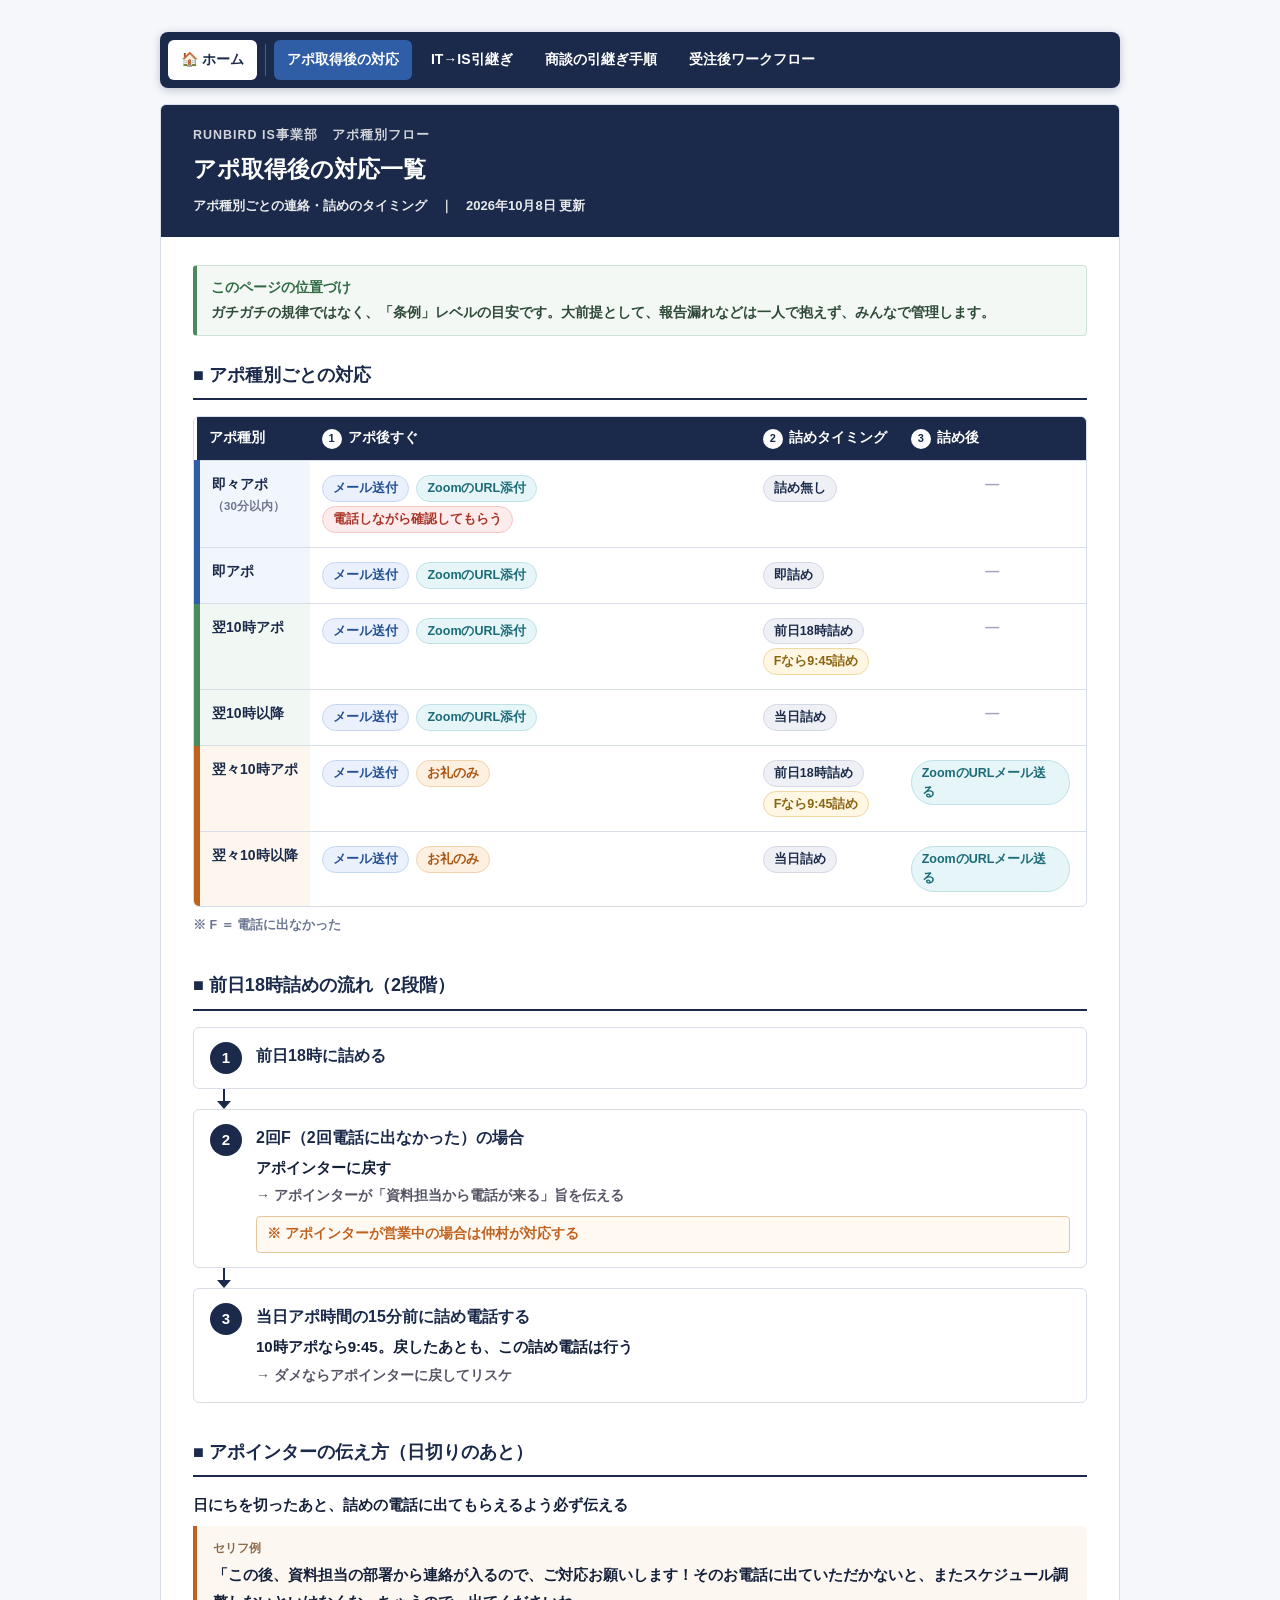
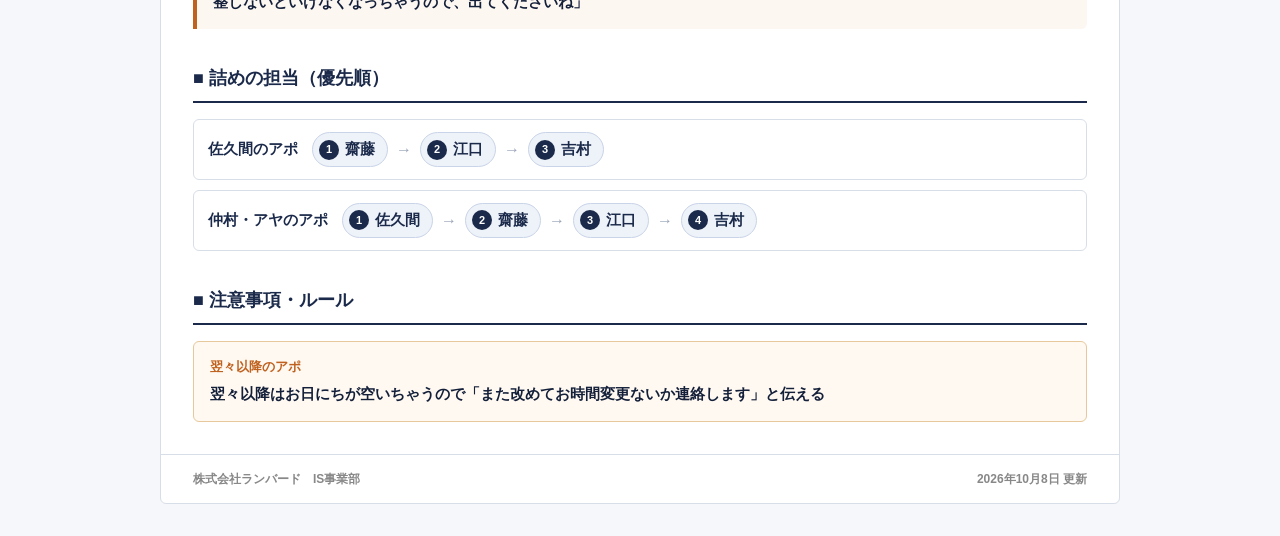
==== appo-followup.html @ 2924c364 "アポ取得後の対応一覧ページを追加" ====
<!DOCTYPE html>
<html lang="ja">
<head>
<meta charset="UTF-8">
<meta name="viewport" content="width=device-width, initial-scale=1">
<title>IS事業部 アポ取得後の対応一覧</title>
<style>
  :root{
    --navy:#1b2a4a;
    --blue:#2f5da6;
    --green:#4a8a5c;
    --warn:#c0621f;
    --red:#c0392b;
    --line:#d8dee8;
    --bg:#f5f7fb;
  }
  *{box-sizing:border-box;}
  body{
    background:var(--bg);
    margin:0;
    padding:32px;
    line-height:1.7;
  }
  .sheet{
    max-width:960px;
    margin:0 auto;
    background:#fff;
    border:1px solid var(--line);
    border-radius:6px;
    overflow:hidden;
  }
  .header{background:var(--navy);color:#fff;padding:20px 32px;}
  .header .eyebrow{font-size:12px;letter-spacing:.08em;opacity:.8;margin-bottom:4px;}
  .header h1{margin:0;font-size:21px;}
  .header .sub{font-size:12px;opacity:.75;margin-top:6px;}
  .body{padding:28px 32px 32px;}

  .policy-note{
    background:#f3f8f4;
    border:1px solid #cfe3d4;
    border-left:4px solid #4a8a5c;
    border-radius:4px;
    padding:10px 14px;
    margin-bottom:24px;
    font-size:12.5px;
    line-height:1.8;
    color:#2f4a38;
  }
  .policy-note b{color:#2f6b45;}

  .lvl1{
    font-size:15px;font-weight:700;color:var(--navy);
    margin:34px 0 16px;padding-bottom:8px;border-bottom:2px solid var(--navy);
  }
  .lvl1.first{margin-top:0;}

  /* ---- 一覧表 ---- */
  .table-wrap{overflow-x:auto;border:1px solid var(--line);border-radius:6px;}
  table.appo{
    width:100%;
    min-width:680px;
    border-collapse:collapse;
    font-size:14px;
  }
  table.appo th{
    background:var(--navy);
    color:#fff;
    padding:10px 12px;
    text-align:left;
    font-size:13.5px;
    white-space:nowrap;
  }
  table.appo th .no{
    display:inline-flex;align-items:center;justify-content:center;
    width:20px;height:20px;border-radius:50%;
    background:#fff;color:var(--navy);
    font-size:11px;font-weight:800;margin-right:6px;
  }
  table.appo td{
    padding:12px;
    border-top:1px solid var(--line);
    vertical-align:top;
  }
  table.appo td.type{
    font-weight:800;
    color:var(--navy);
    white-space:nowrap;
    border-left:6px solid var(--blue);
    background:#f4f7fc;
  }
  table.appo td.type small{
    display:block;font-size:11.5px;color:#6b7690;font-weight:700;
  }
  table.appo tr.g-sokuji td.type{border-left-color:var(--blue);background:#f1f6fd;}
  table.appo tr.g-yoku td.type{border-left-color:var(--green);background:#f1f8f3;}
  table.appo tr.g-yokuyoku td.type{border-left-color:var(--warn);background:#fdf6ee;}
  table.appo td.none{color:#a0a8b8;text-align:center;}

  .chip{
    display:inline-block;
    font-size:12.5px;
    font-weight:800;
    padding:3px 10px;
    border-radius:999px;
    margin:2px 4px 2px 0;
    border:1.5px solid transparent;
    line-height:1.5;
  }
  .chip.mail{background:#eaf1fc;color:#244f94;border-color:#c5d6f2;}
  .chip.zoom{background:#e6f5f7;color:#1c6b78;border-color:#bfe0e5;}
  .chip.thanks{background:#fdf0e1;color:#a85410;border-color:#f1d4ae;}
  .chip.call{background:#fdeceb;color:#a83226;border-color:#f3c5c0;}
  .chip.time{background:#eef0f5;color:#1b2a4a;border-color:#d3d8e4;}
  .chip.fnote{background:#fff7e3;color:#8a6410;border-color:#efd9a0;}

  .small-note{
    font-size:12.5px;
    font-weight:700;
    color:#6b7690;
    margin-top:8px;
  }

  /* ---- 前日18時詰めの流れ ---- */
  .steps{display:flex;flex-direction:column;gap:0;}
  .step{
    display:flex;gap:14px;
    border:1px solid var(--line);
    border-radius:6px;
    padding:14px 16px;
    background:#fff;
  }
  .step .num{
    flex:0 0 32px;height:32px;border-radius:50%;
    background:var(--navy);color:#fff;
    font-weight:800;font-size:15px;
    display:flex;align-items:center;justify-content:center;
  }
  .step .main{flex:1;}
  .step .title{font-size:15.5px;font-weight:800;color:var(--navy);}
  .step .desc{font-size:14.5px;font-weight:700;margin-top:4px;}
  .step .arrow-line{display:block;font-size:14px;font-weight:700;color:#556;margin-top:4px;}
  .step-arrow{
    position:relative;height:20px;
  }
  .step-arrow::before{
    content:"";position:absolute;left:30px;top:0;bottom:6px;width:2px;background:var(--navy);
  }
  .step-arrow::after{
    content:"";position:absolute;left:24px;bottom:0;
    border-left:7px solid transparent;border-right:7px solid transparent;border-top:8px solid var(--navy);
  }
  .callout{
    margin-top:8px;
    border:1px solid #e7c79c;
    background:#fff9f1;
    border-radius:4px;
    padding:6px 10px;
    font-size:13.5px;
    font-weight:800;
    color:var(--warn);
  }

  /* ---- セリフ ---- */
  .lead-text{font-size:14.5px;font-weight:800;margin-bottom:8px;}
  .quote{
    border-left:4px solid var(--warn);
    background:#fdf7f2;
    padding:12px 16px;
    font-size:14.5px;
    line-height:1.9;
    border-radius:0 6px 6px 0;
  }
  .quote .q-label{display:block;font-size:11.5px;font-weight:800;color:#8a6a4a;margin-bottom:2px;}

  /* ---- 詰め担当 ---- */
  .chain-row{
    display:flex;align-items:center;flex-wrap:wrap;gap:8px;
    padding:12px 14px;
    border:1px solid var(--line);
    border-radius:6px;
    margin-bottom:10px;
    background:#fff;
  }
  .chain-row .who{
    flex:0 0 auto;
    font-weight:800;font-size:14.5px;color:var(--navy);
    margin-right:6px;
  }
  .person{
    display:inline-flex;align-items:center;gap:6px;
    background:#eef2f9;
    border:1.5px solid #c9d4e8;
    border-radius:999px;
    padding:4px 12px 4px 6px;
    font-weight:800;font-size:14.5px;color:var(--navy);
  }
  .person .rank{
    width:20px;height:20px;border-radius:50%;
    background:var(--navy);color:#fff;
    font-size:11px;font-weight:800;
    display:inline-flex;align-items:center;justify-content:center;
  }
  .chain-arrow{color:#9aa5b8;font-weight:800;font-size:16px;}

  /* ---- 注意事項 ---- */
  .rule{
    border:1px solid #e7c79c;
    background:#fff9f1;
    border-radius:6px;
    padding:14px 16px;
    font-size:14.5px;
    font-weight:700;
  }
  .rule .rule-title{
    font-size:13px;font-weight:800;color:var(--warn);margin-bottom:4px;
  }

  .footer{
    border-top:1px solid var(--line);
    padding:14px 32px;
    font-size:11px;
    color:#888;
    display:flex;justify-content:space-between;flex-wrap:wrap;gap:6px;
  }

  @media (max-width:760px){
    body{padding:12px;}
    .body{padding:20px 16px 24px;}
    .header{padding:18px 16px;}
  }
</style>
<link rel="stylesheet" href="common.css">
</head>
<body>
<nav class="topbar">
  <a href="./" class="home">🏠 ホーム</a>
  <span class="sep"></span>
  <a href="appo-followup.html" class="active">アポ取得後の対応</a>
  <a href="it-is-handover.html">IT→IS引継ぎ</a>
  <a href="handover.html">商談の引継ぎ手順</a>
  <a href="workflow.html">受注後ワークフロー</a>
</nav>
<div class="sheet">
  <div class="header">
    <div class="eyebrow">RUNBIRD IS事業部　アポ種別フロー</div>
    <h1>アポ取得後の対応一覧</h1>
    <div class="sub">アポ種別ごとの連絡・詰めのタイミング　｜　2026年10月8日 更新</div>
  </div>

  <div class="body">
    <div class="policy-note">
      <b>このページの位置づけ</b><br>
      ガチガチの規律ではなく、「条例」レベルの目安です。大前提として、報告漏れなどは一人で抱えず、みんなで管理します。
    </div>

    <p class="lvl1 first">■ アポ種別ごとの対応</p>

    <div class="table-wrap">
      <table class="appo">
        <thead>
          <tr>
            <th>アポ種別</th>
            <th><span class="no">1</span>アポ後すぐ</th>
            <th><span class="no">2</span>詰めタイミング</th>
            <th><span class="no">3</span>詰め後</th>
          </tr>
        </thead>
        <tbody>
          <tr class="g-sokuji">
            <td class="type">即々アポ<small>（30分以内）</small></td>
            <td>
              <span class="chip mail">メール送付</span>
              <span class="chip zoom">ZoomのURL添付</span>
              <span class="chip call">電話しながら確認してもらう</span>
            </td>
            <td><span class="chip time">詰め無し</span></td>
            <td class="none">—</td>
          </tr>
          <tr class="g-sokuji">
            <td class="type">即アポ</td>
            <td>
              <span class="chip mail">メール送付</span>
              <span class="chip zoom">ZoomのURL添付</span>
            </td>
            <td><span class="chip time">即詰め</span></td>
            <td class="none">—</td>
          </tr>
          <tr class="g-yoku">
            <td class="type">翌10時アポ</td>
            <td>
              <span class="chip mail">メール送付</span>
              <span class="chip zoom">ZoomのURL添付</span>
            </td>
            <td>
              <span class="chip time">前日18時詰め</span><br>
              <span class="chip fnote">Fなら9:45詰め</span>
            </td>
            <td class="none">—</td>
          </tr>
          <tr class="g-yoku">
            <td class="type">翌10時以降</td>
            <td>
              <span class="chip mail">メール送付</span>
              <span class="chip zoom">ZoomのURL添付</span>
            </td>
            <td><span class="chip time">当日詰め</span></td>
            <td class="none">—</td>
          </tr>
          <tr class="g-yokuyoku">
            <td class="type">翌々10時アポ</td>
            <td>
              <span class="chip mail">メール送付</span>
              <span class="chip thanks">お礼のみ</span>
            </td>
            <td>
              <span class="chip time">前日18時詰め</span><br>
              <span class="chip fnote">Fなら9:45詰め</span>
            </td>
            <td>
              <span class="chip zoom">ZoomのURLメール送る</span>
            </td>
          </tr>
          <tr class="g-yokuyoku">
            <td class="type">翌々10時以降</td>
            <td>
              <span class="chip mail">メール送付</span>
              <span class="chip thanks">お礼のみ</span>
            </td>
            <td><span class="chip time">当日詰め</span></td>
            <td>
              <span class="chip zoom">ZoomのURLメール送る</span>
            </td>
          </tr>
        </tbody>
      </table>
    </div>
    <div class="small-note">※ F ＝ 電話に出なかった</div>

    <p class="lvl1">■ 前日18時詰めの流れ（2段階）</p>

    <div class="steps">
      <div class="step">
        <div class="num">1</div>
        <div class="main">
          <div class="title">前日18時に詰める</div>
        </div>
      </div>
      <div class="step-arrow"></div>
      <div class="step">
        <div class="num">2</div>
        <div class="main">
          <div class="title">2回F（2回電話に出なかった）の場合</div>
          <div class="desc">アポインターに戻す</div>
          <span class="arrow-line">→ アポインターが「資料担当から電話が来る」旨を伝える</span>
          <div class="callout">※ アポインターが営業中の場合は仲村が対応する</div>
        </div>
      </div>
      <div class="step-arrow"></div>
      <div class="step">
        <div class="num">3</div>
        <div class="main">
          <div class="title">当日アポ時間の15分前に詰め電話する</div>
          <div class="desc">10時アポなら9:45。戻したあとも、この詰め電話は行う</div>
          <span class="arrow-line">→ ダメならアポインターに戻してリスケ</span>
        </div>
      </div>
    </div>

    <p class="lvl1">■ アポインターの伝え方（日切りのあと）</p>

    <div class="lead-text">日にちを切ったあと、詰めの電話に出てもらえるよう必ず伝える</div>
    <div class="quote">
      <span class="q-label">セリフ例</span>
      「この後、資料担当の部署から連絡が入るので、ご対応お願いします！そのお電話に出ていただかないと、またスケジュール調整しないといけなくなっちゃうので、出てくださいね」
    </div>

    <p class="lvl1">■ 詰めの担当（優先順）</p>

    <div class="chain-row">
      <span class="who">佐久間のアポ</span>
      <span class="person"><span class="rank">1</span>齋藤</span>
      <span class="chain-arrow">→</span>
      <span class="person"><span class="rank">2</span>江口</span>
      <span class="chain-arrow">→</span>
      <span class="person"><span class="rank">3</span>吉村</span>
    </div>
    <div class="chain-row">
      <span class="who">仲村・アヤのアポ</span>
      <span class="person"><span class="rank">1</span>佐久間</span>
      <span class="chain-arrow">→</span>
      <span class="person"><span class="rank">2</span>齋藤</span>
      <span class="chain-arrow">→</span>
      <span class="person"><span class="rank">3</span>江口</span>
      <span class="chain-arrow">→</span>
      <span class="person"><span class="rank">4</span>吉村</span>
    </div>

    <p class="lvl1">■ 注意事項・ルール</p>

    <div class="rule">
      <div class="rule-title">翌々以降のアポ</div>
      翌々以降はお日にちが空いちゃうので「また改めてお時間変更ないか連絡します」と伝える
    </div>
  </div>

  <div class="footer">
    <span>株式会社ランバード　IS事業部</span>
    <span>2026年10月8日 更新</span>
  </div>
</div>
</body>
</html>
---- common.css ----
/* ===== 全ページ共通：太めのゴシック体＋上部ナビ ===== */

html body{
  font-family:"Hiragino Kaku Gothic ProN","Hiragino Sans","BIZ UDPGothic","Yu Gothic","YuGothic","Meiryo",sans-serif !important;
  font-weight:600;
  color:#14203a;
  -webkit-font-smoothing:antialiased;
}
html body *{
  font-family:inherit;
}

/* 見出しはさらに太く */
.header h1{font-weight:800 !important;font-size:23px !important;}
.header .sub{font-weight:600 !important;font-size:13px !important;opacity:.9 !important;}
.header .eyebrow{font-weight:700 !important;font-size:12.5px !important;}
.lvl1{font-weight:800 !important;font-size:18px !important;}

/* ---- ワークフロー（workflow.html） ---- */
.flow-title{font-weight:800 !important;font-size:16px !important;}
ul.check li{font-size:15px !important;font-weight:700 !important;}
ul.check li .txt .note{font-size:12.5px !important;font-weight:600 !important;color:#6b7690 !important;}
ul.check li .step{font-size:13.5px !important;font-weight:800 !important;}
ul.check li .role{font-size:11.5px !important;font-weight:800 !important;}
.legend{font-size:12.5px !important;font-weight:700 !important;}
.legend .badge{font-size:11.5px !important;}
.template summary{font-size:13px !important;font-weight:800 !important;}
.template .tpl-text{font-size:14px !important;font-weight:600 !important;}

/* ---- 商談の引継ぎ手順（handover.html） ---- */
.main .title{font-size:16px !important;font-weight:800 !important;}
.main .desc{font-size:15px !important;font-weight:700 !important;}
.quote{font-size:14.5px !important;font-weight:700 !important;}
.arrow-line{font-size:14px !important;font-weight:700 !important;}
.badge{font-size:11.5px !important;font-weight:800 !important;}

/* ---- IT→IS 商談引継ぎフロー（it-is-handover.html） ---- */
.col-title{font-size:17px !important;font-weight:800 !important;}
.branch-title{font-size:15px !important;font-weight:800 !important;}
.card .card-title{font-size:14px !important;font-weight:800 !important;}
.card .card-body{font-size:14px !important;font-weight:700 !important;}
.card.simple{font-size:15px !important;font-weight:800 !important;}
.card.final{font-size:17px !important;font-weight:800 !important;}
ol.points li{font-size:14px !important;font-weight:700 !important;}

/* ---- 注記・フッター ---- */
.policy-note{font-size:13.5px !important;font-weight:700 !important;}
.footer{font-size:12px !important;font-weight:700 !important;}
.nav-btn{font-size:14px !important;font-weight:800 !important;}

/* ===== 上部ナビ（ホームボタン付き） ===== */
.topbar{
  position:sticky;
  top:0;
  z-index:50;
  max-width:960px;
  margin:0 auto 16px;
  background:#1b2a4a;
  border-radius:8px;
  padding:8px;
  display:flex;
  gap:6px;
  overflow-x:auto;
  box-shadow:0 2px 8px rgba(27,42,74,.25);
}
.topbar a{
  color:#fff;
  text-decoration:none;
  font-weight:800;
  font-size:14px;
  padding:8px 13px;
  border-radius:6px;
  white-space:nowrap;
  transition:background .15s ease;
}
.topbar a:hover{background:#2f5da6;}
.topbar a.home{background:#fff;color:#1b2a4a;}
.topbar a.home:hover{background:#e6edf8;}
.topbar a.active{background:#2f5da6;}
.topbar .sep{
  flex:0 0 1px;
  background:rgba(255,255,255,.25);
  margin:4px 2px;
}

@media (max-width:760px){
  .topbar a{font-size:13px;padding:8px 10px;}
}
@media print{
  .topbar{display:none;}
}
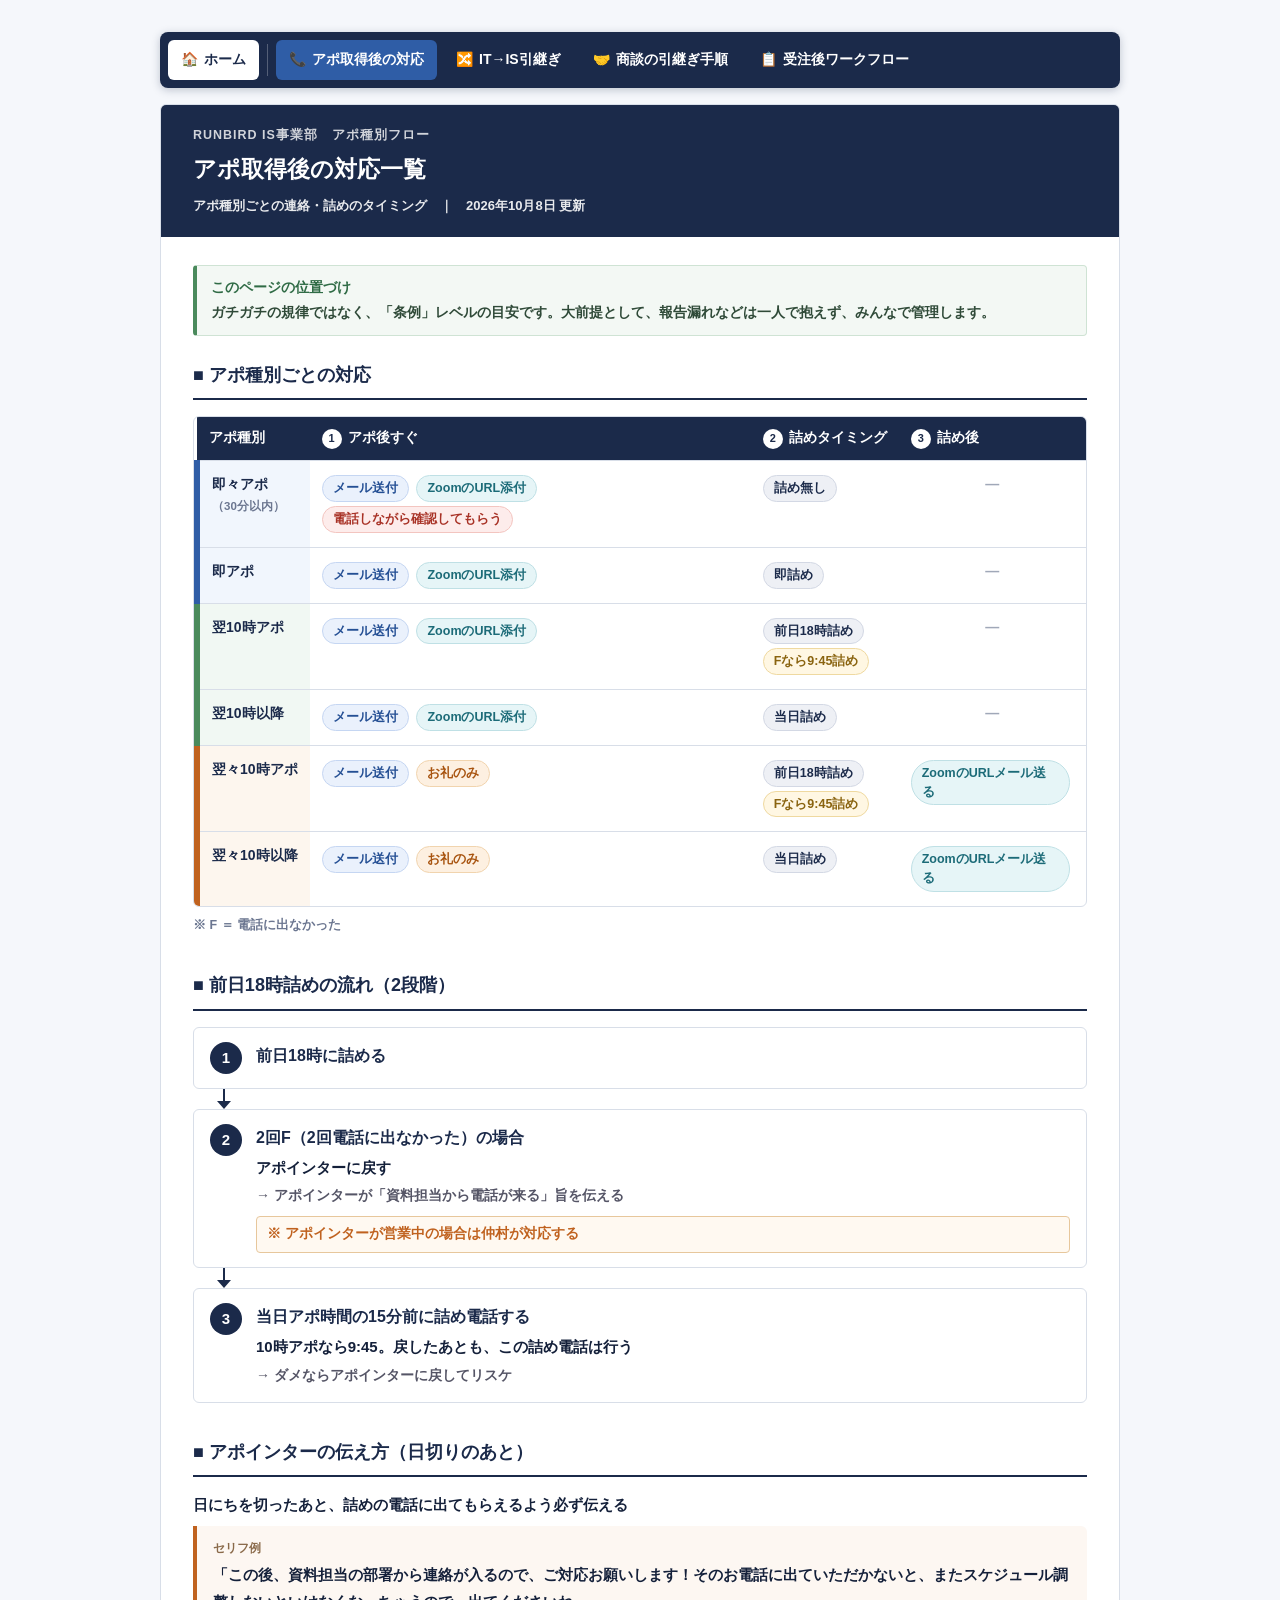
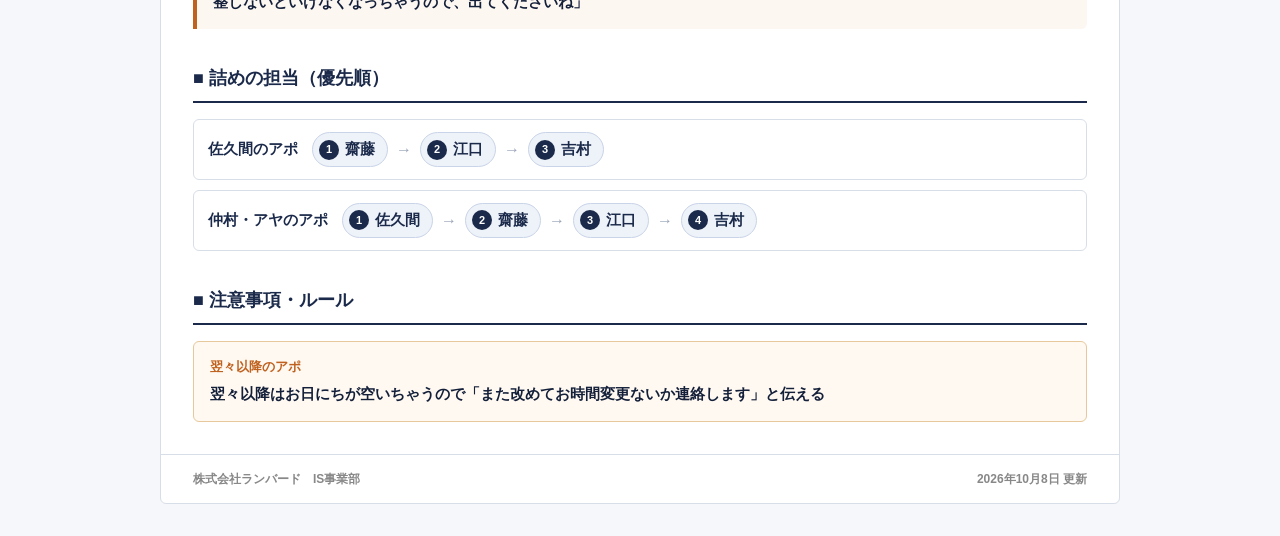
==== commit bf6aafb3: "スマホ表示を最適化（下固定ナビ、表のカード化、viewport追加）" ====
--- a/appo-followup.html
+++ b/appo-followup.html
@@ -2,7 +2,7 @@
 <html lang="ja">
 <head>
 <meta charset="UTF-8">
-<meta name="viewport" content="width=device-width, initial-scale=1">
+<meta name="viewport" content="width=device-width, initial-scale=1, viewport-fit=cover">
 <title>IS事業部 アポ取得後の対応一覧</title>
 <style>
   :root{
@@ -233,12 +233,12 @@
 </head>
 <body>
 <nav class="topbar">
-  <a href="./" class="home">🏠 ホーム</a>
+  <a href="./" class="home"><span class="ic">🏠</span><span class="l">ホーム</span><span class="s">ホーム</span></a>
   <span class="sep"></span>
-  <a href="appo-followup.html" class="active">アポ取得後の対応</a>
-  <a href="it-is-handover.html">IT→IS引継ぎ</a>
-  <a href="handover.html">商談の引継ぎ手順</a>
-  <a href="workflow.html">受注後ワークフロー</a>
+  <a href="appo-followup.html" class="active"><span class="ic">📞</span><span class="l">アポ取得後の対応</span><span class="s">アポ後</span></a>
+  <a href="it-is-handover.html"><span class="ic">🔀</span><span class="l">IT→IS引継ぎ</span><span class="s">IT→IS</span></a>
+  <a href="handover.html"><span class="ic">🤝</span><span class="l">商談の引継ぎ手順</span><span class="s">商談</span></a>
+  <a href="workflow.html"><span class="ic">📋</span><span class="l">受注後ワークフロー</span><span class="s">受注後</span></a>
 </nav>
 <div class="sheet">
   <div class="header">
@@ -268,66 +268,66 @@
         <tbody>
           <tr class="g-sokuji">
             <td class="type">即々アポ<small>（30分以内）</small></td>
-            <td>
+            <td data-label="① アポ後すぐ">
               <span class="chip mail">メール送付</span>
               <span class="chip zoom">ZoomのURL添付</span>
               <span class="chip call">電話しながら確認してもらう</span>
             </td>
-            <td><span class="chip time">詰め無し</span></td>
-            <td class="none">—</td>
+            <td data-label="② 詰めタイミング"><span class="chip time">詰め無し</span></td>
+            <td data-label="③ 詰め後" class="none">—</td>
           </tr>
           <tr class="g-sokuji">
             <td class="type">即アポ</td>
-            <td>
+            <td data-label="① アポ後すぐ">
               <span class="chip mail">メール送付</span>
               <span class="chip zoom">ZoomのURL添付</span>
             </td>
-            <td><span class="chip time">即詰め</span></td>
-            <td class="none">—</td>
+            <td data-label="② 詰めタイミング"><span class="chip time">即詰め</span></td>
+            <td data-label="③ 詰め後" class="none">—</td>
           </tr>
           <tr class="g-yoku">
             <td class="type">翌10時アポ</td>
-            <td>
+            <td data-label="① アポ後すぐ">
               <span class="chip mail">メール送付</span>
               <span class="chip zoom">ZoomのURL添付</span>
             </td>
-            <td>
+            <td data-label="② 詰めタイミング">
               <span class="chip time">前日18時詰め</span><br>
               <span class="chip fnote">Fなら9:45詰め</span>
             </td>
-            <td class="none">—</td>
+            <td data-label="③ 詰め後" class="none">—</td>
           </tr>
           <tr class="g-yoku">
             <td class="type">翌10時以降</td>
-            <td>
+            <td data-label="① アポ後すぐ">
               <span class="chip mail">メール送付</span>
               <span class="chip zoom">ZoomのURL添付</span>
             </td>
-            <td><span class="chip time">当日詰め</span></td>
-            <td class="none">—</td>
+            <td data-label="② 詰めタイミング"><span class="chip time">当日詰め</span></td>
+            <td data-label="③ 詰め後" class="none">—</td>
           </tr>
           <tr class="g-yokuyoku">
             <td class="type">翌々10時アポ</td>
-            <td>
+            <td data-label="① アポ後すぐ">
               <span class="chip mail">メール送付</span>
               <span class="chip thanks">お礼のみ</span>
             </td>
-            <td>
+            <td data-label="② 詰めタイミング">
               <span class="chip time">前日18時詰め</span><br>
               <span class="chip fnote">Fなら9:45詰め</span>
             </td>
-            <td>
+            <td data-label="③ 詰め後">
               <span class="chip zoom">ZoomのURLメール送る</span>
             </td>
           </tr>
           <tr class="g-yokuyoku">
             <td class="type">翌々10時以降</td>
-            <td>
+            <td data-label="① アポ後すぐ">
               <span class="chip mail">メール送付</span>
               <span class="chip thanks">お礼のみ</span>
             </td>
-            <td><span class="chip time">当日詰め</span></td>
-            <td>
+            <td data-label="② 詰めタイミング"><span class="chip time">当日詰め</span></td>
+            <td data-label="③ 詰め後">
               <span class="chip zoom">ZoomのURLメール送る</span>
             </td>
           </tr>
--- a/common.css
+++ b/common.css
@@ -89,3 +89,140 @@
 @media print{
   .topbar{display:none;}
 }
+
+/* ===== ナビ：PC表示（アイコン＋ふつうの名前） ===== */
+.topbar .ic{margin-right:6px;}
+.topbar .s{display:none;}
+a{-webkit-tap-highlight-color:rgba(47,93,166,.18);}
+html{-webkit-text-size-adjust:100%;text-size-adjust:100%;}
+.tpl-text,.quote,.card .card-body,.main .desc{overflow-wrap:anywhere;}
+
+/* ===================================================== */
+/* ===== スマホ表示（幅760px以下） ===== */
+/* ===================================================== */
+@media (max-width:760px){
+  body{padding:10px 10px calc(88px + env(safe-area-inset-bottom)) !important;}
+  .sheet{border-radius:10px !important;}
+  .header{padding:18px 16px !important;}
+  .header h1{font-size:20px !important;line-height:1.4 !important;}
+  .header .sub{font-size:12.5px !important;}
+  .body{padding:18px 14px 24px !important;}
+  .lvl1{font-size:17px !important;}
+  .page-nav{display:none !important;}
+  .legend{gap:8px 14px !important;padding:10px 12px !important;}
+  .footer{padding:12px 16px !important;font-size:11.5px !important;}
+  .policy-note{font-size:13.5px !important;padding:10px 12px !important;}
+
+  /* --- 下固定ナビ（親指で押しやすい） --- */
+  .topbar{
+    position:fixed !important;
+    left:0;right:0;bottom:0;top:auto;
+    max-width:none;
+    margin:0;
+    border-radius:14px 14px 0 0;
+    padding:6px 6px calc(6px + env(safe-area-inset-bottom));
+    display:grid;
+    grid-template-columns:repeat(5,1fr);
+    gap:2px;
+    overflow:visible;
+    box-shadow:0 -2px 12px rgba(27,42,74,.3);
+  }
+  .topbar .sep{display:none;}
+  .topbar a{
+    display:flex;
+    flex-direction:column;
+    align-items:center;
+    justify-content:center;
+    gap:3px;
+    padding:6px 2px !important;
+    min-height:54px;
+    font-size:11px !important;
+    line-height:1.2;
+    text-align:center;
+    white-space:normal;
+  }
+  .topbar .ic{margin:0;font-size:21px;line-height:1;}
+  .topbar .l{display:none;}
+  .topbar .s{display:inline;}
+  .topbar a.home{background:transparent;color:#fff;}
+  .topbar a.active,.topbar a.home.active{background:#2f5da6;}
+
+  /* --- ワークフロー：チェックリストを2段に --- */
+  .flow-body{padding:4px 14px 10px !important;}
+  ul.check li{
+    display:grid !important;
+    grid-template-columns:auto auto 1fr;
+    grid-template-areas:"box step role" "txt txt txt";
+    align-items:center;
+    column-gap:8px;
+    row-gap:6px;
+    padding:13px 0 !important;
+  }
+  ul.check li > .box{grid-area:box;width:20px !important;height:20px !important;margin:0 !important;}
+  ul.check li > .step{grid-area:step;margin:0 !important;font-size:15px !important;}
+  ul.check li > .role{grid-area:role;justify-self:start;font-size:12px !important;padding:3px 9px !important;}
+  ul.check li > .txt{grid-area:txt;font-size:15.5px !important;line-height:1.7;}
+  .template summary{padding:12px !important;font-size:14px !important;}
+  .template .tpl-body{padding:14px !important;}
+  .template .tpl-text{font-size:15px !important;line-height:1.9 !important;}
+
+  /* --- 商談の引継ぎ手順 --- */
+  .main .title{font-size:16.5px !important;}
+  .main .desc{font-size:15.5px !important;}
+  .quote{font-size:15px !important;}
+
+  /* --- IT→IS フロー --- */
+  .col-body{padding:12px !important;}
+  .branch-col{padding:10px !important;}
+  .card .card-title{font-size:15px !important;}
+  .card .card-body{font-size:15px !important;}
+  ol.points li{font-size:15px !important;}
+
+  /* --- アポ取得後：表をカードに変換 --- */
+  .table-wrap{overflow:visible !important;border:none !important;}
+  table.appo{min-width:0 !important;}
+  table.appo thead{display:none;}
+  table.appo,table.appo tbody,table.appo tr,table.appo td{display:block;width:100%;}
+  table.appo tr{
+    border:1px solid #d8dee8;
+    border-radius:10px;
+    margin-bottom:14px;
+    overflow:hidden;
+    background:#fff;
+  }
+  table.appo td{border-top:none !important;padding:10px 14px !important;}
+  table.appo td + td{border-top:1px dashed #d8dee8 !important;}
+  table.appo td.type{
+    white-space:normal !important;
+    border-left:none !important;
+    border-top:6px solid #2f5da6 !important;
+    font-size:18px;
+    padding:12px 14px !important;
+  }
+  table.appo tr.g-yoku td.type{border-top-color:#4a8a5c !important;}
+  table.appo tr.g-yokuyoku td.type{border-top-color:#c0621f !important;}
+  table.appo td[data-label]::before{
+    content:attr(data-label);
+    display:block;
+    font-size:12px;
+    font-weight:800;
+    color:#6b7690;
+    margin-bottom:5px;
+  }
+  table.appo td.none{display:none !important;}
+  .chip{font-size:14px !important;padding:4px 12px !important;}
+  .small-note{font-size:13px !important;}
+
+  /* --- アポ取得後：手順・担当 --- */
+  .step .title{font-size:16.5px !important;}
+  .step .desc{font-size:15.5px !important;}
+  .chain-row .who{flex:1 1 100%;}
+  .person{font-size:15px !important;}
+
+  /* --- ホーム --- */
+  .card .name{font-size:18px !important;}
+  .card .desc{font-size:14.5px !important;}
+}
+
+/* 見出しの折り返しをきれいに */
+.header h1,.lvl1,.main .title,.card .name{text-wrap:balance;}
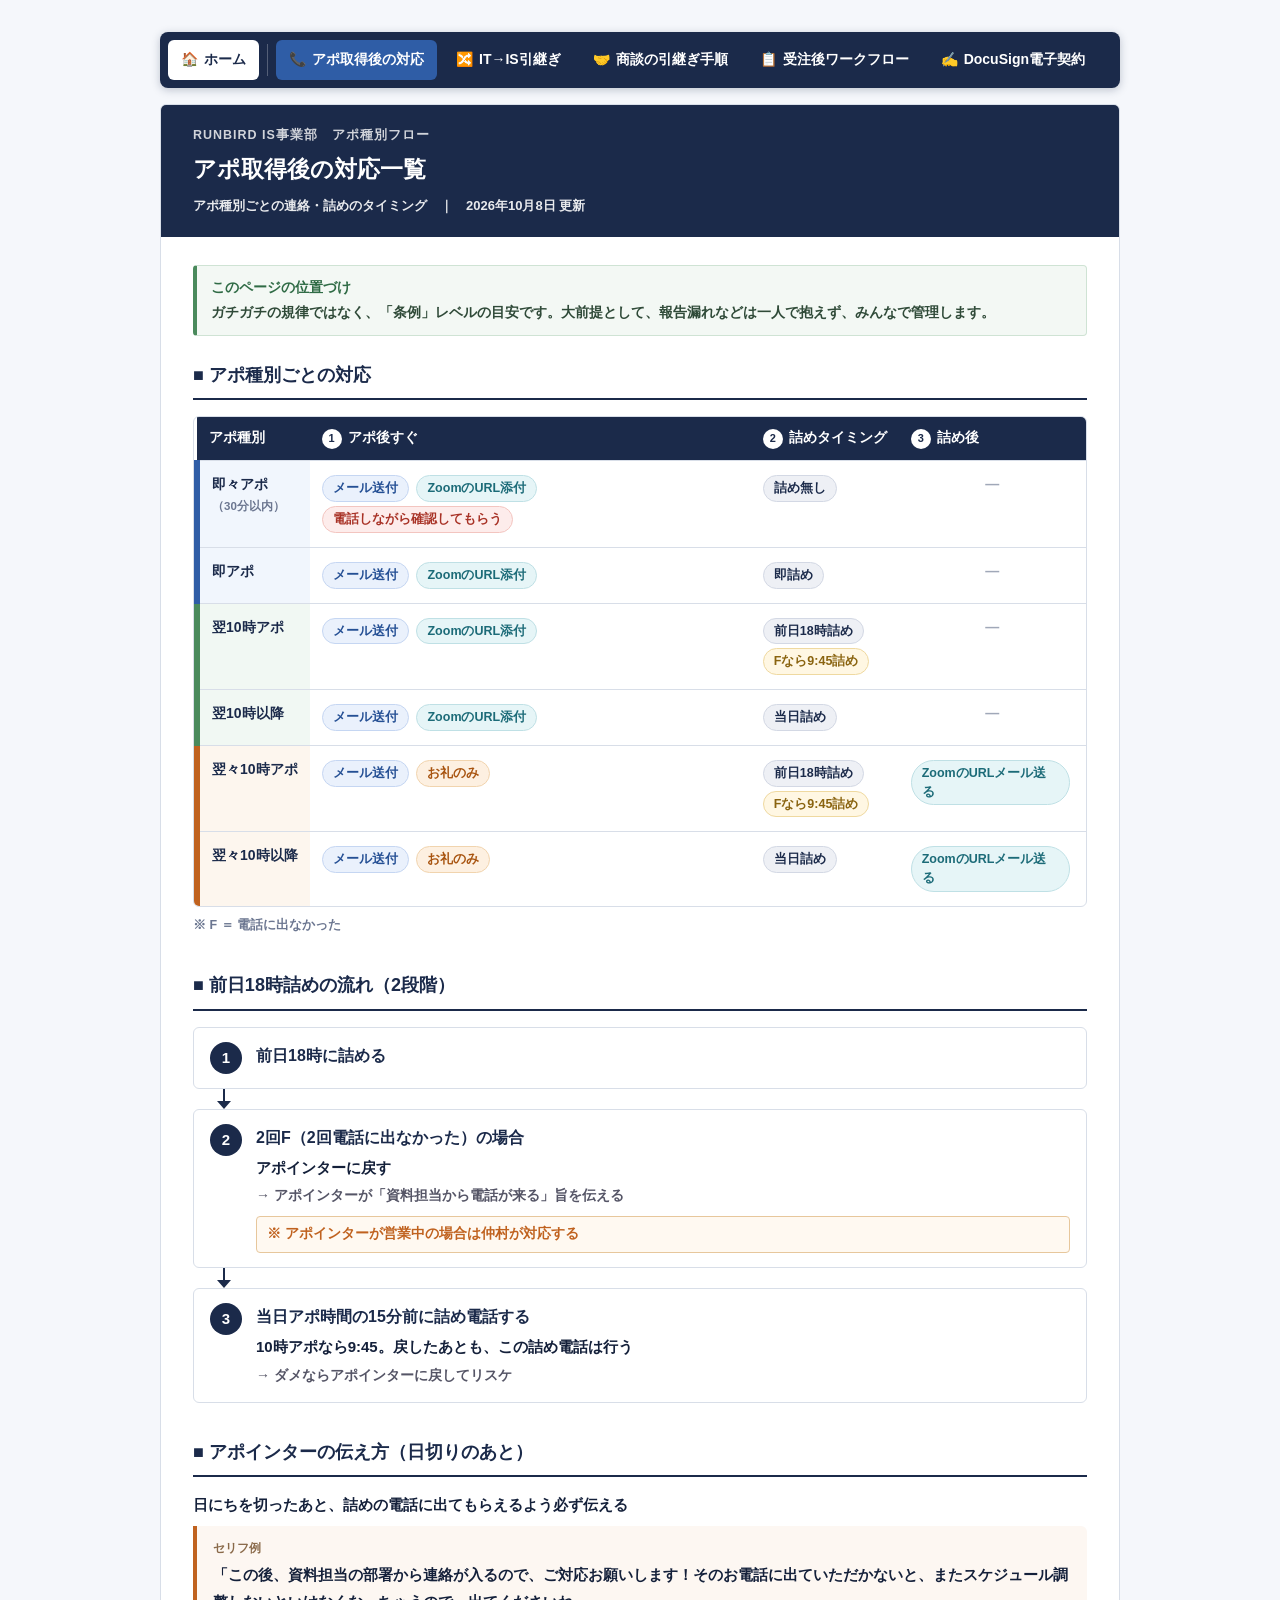
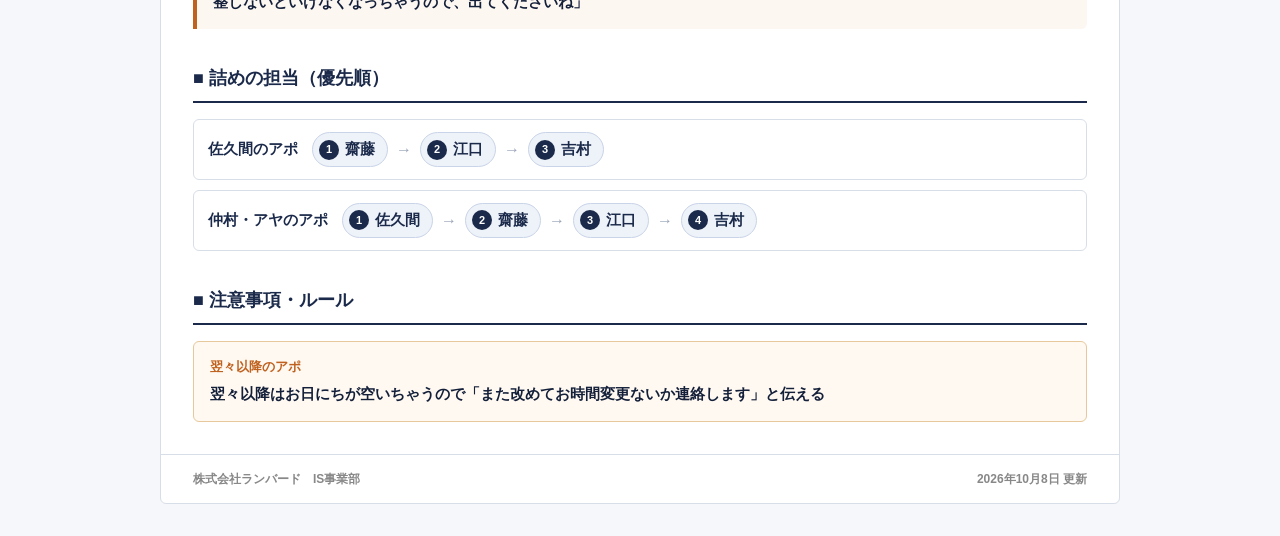
==== commit d3da25ad: "DocuSign電子契約書の対応フロー（画面つき）を追加、ナビを6項目に" ====
--- a/appo-followup.html
+++ b/appo-followup.html
@@ -239,6 +239,7 @@
   <a href="it-is-handover.html"><span class="ic">🔀</span><span class="l">IT→IS引継ぎ</span><span class="s">IT→IS</span></a>
   <a href="handover.html"><span class="ic">🤝</span><span class="l">商談の引継ぎ手順</span><span class="s">商談</span></a>
   <a href="workflow.html"><span class="ic">📋</span><span class="l">受注後ワークフロー</span><span class="s">受注後</span></a>
+  <a href="docusign-flow.html"><span class="ic">✍️</span><span class="l">DocuSign電子契約</span><span class="s">電子契約</span></a>
 </nav>
 <div class="sheet">
   <div class="header">
--- a/common.css
+++ b/common.css
@@ -122,7 +122,8 @@
     border-radius:14px 14px 0 0;
     padding:6px 6px calc(6px + env(safe-area-inset-bottom));
     display:grid;
-    grid-template-columns:repeat(5,1fr);
+    grid-auto-flow:column;
+    grid-auto-columns:1fr;
     gap:2px;
     overflow:visible;
     box-shadow:0 -2px 12px rgba(27,42,74,.3);
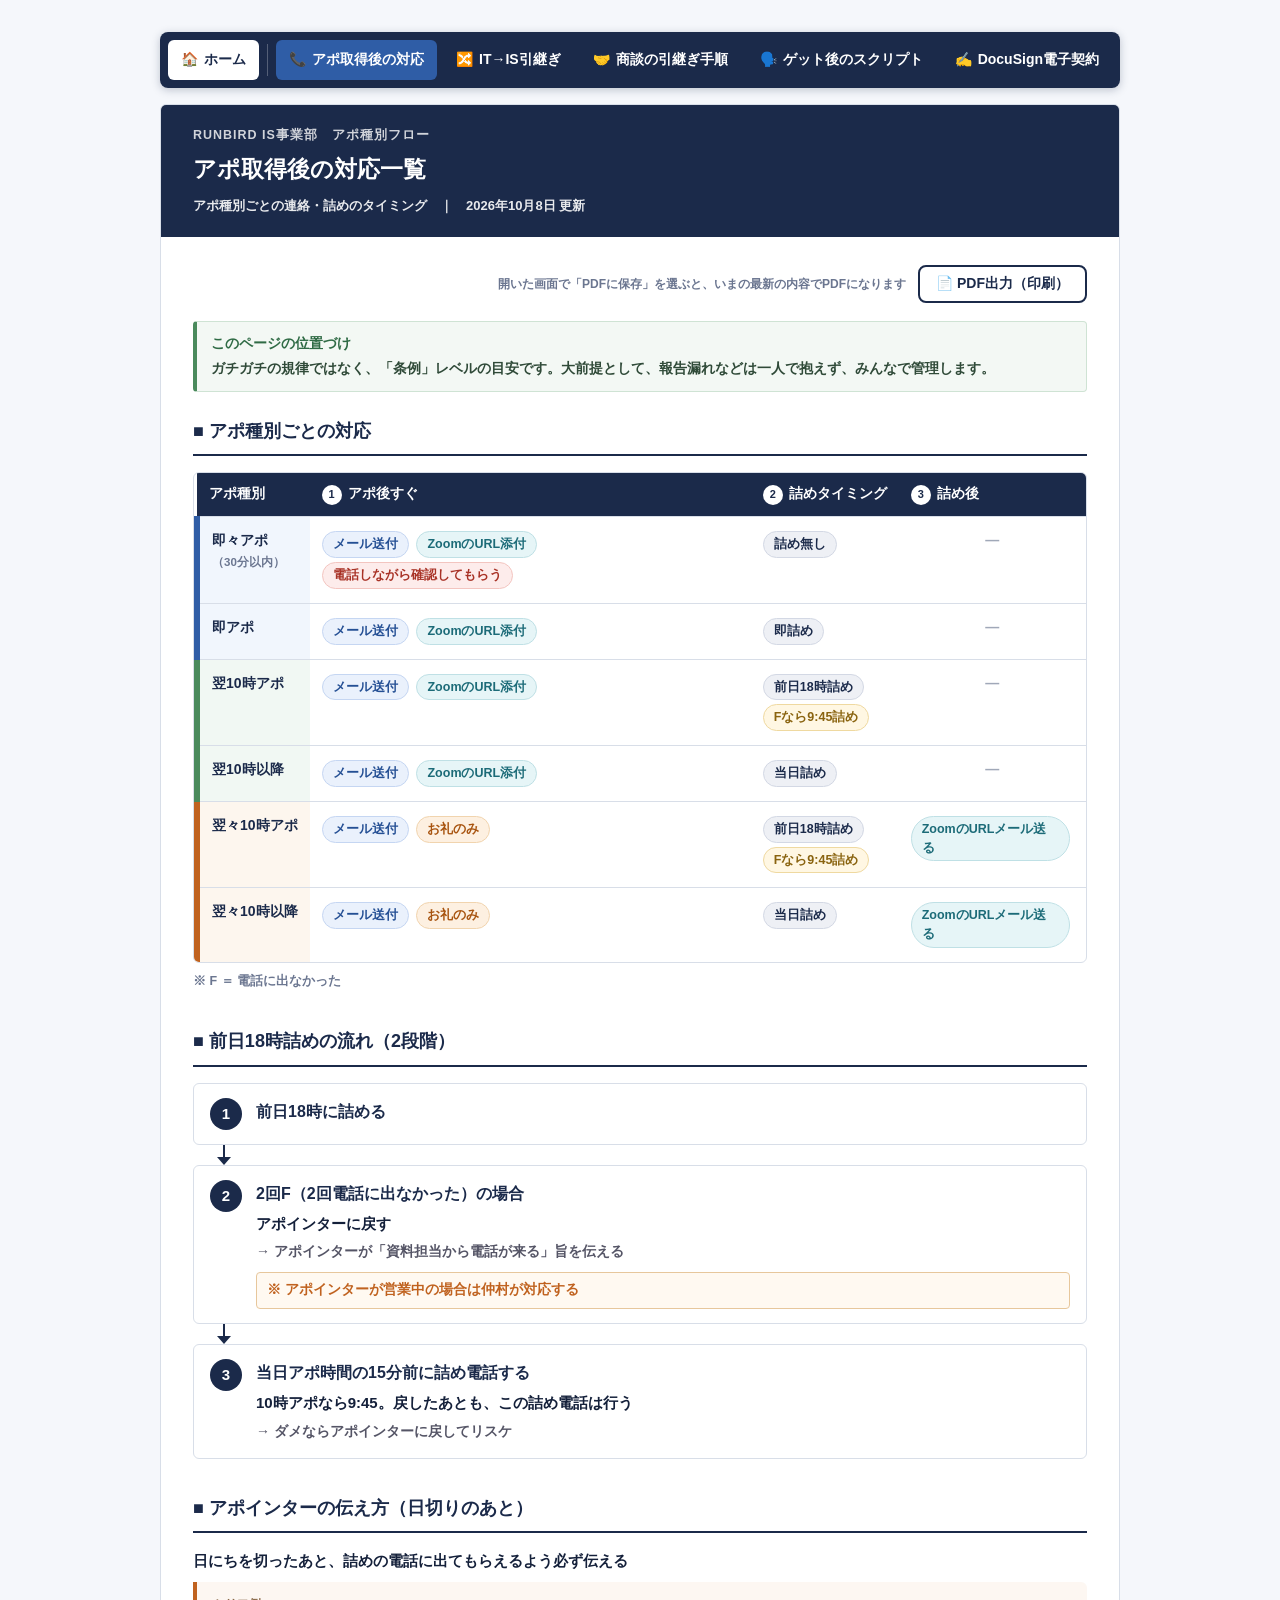
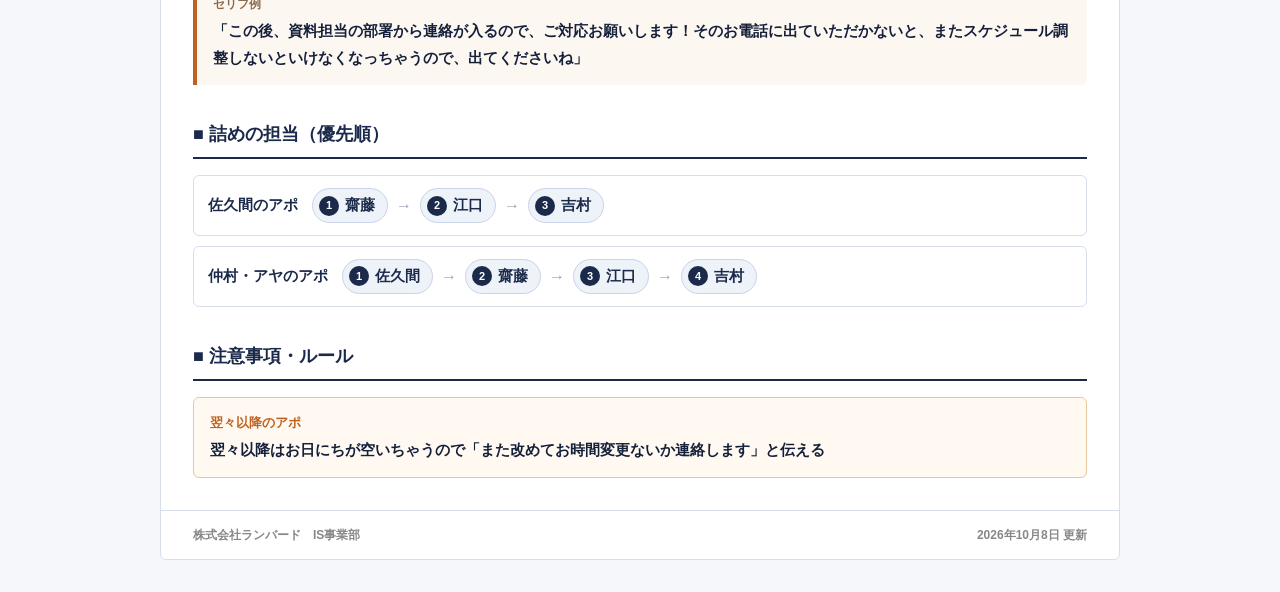
==== commit 6faf0df6: "各ページにPDF出力（印刷）ボタンを追加、ゲット後の商談スクリプトを追加、IT→ISの切替ボタンを削除" ====
--- a/appo-followup.html
+++ b/appo-followup.html
@@ -223,13 +223,14 @@
     display:flex;justify-content:space-between;flex-wrap:wrap;gap:6px;
   }
 
-  @media (max-width:760px){
+  @media screen and (max-width:760px){
     body{padding:12px;}
     .body{padding:20px 16px 24px;}
     .header{padding:18px 16px;}
   }
 </style>
 <link rel="stylesheet" href="common.css">
+<script src="common.js" defer></script>
 </head>
 <body>
 <nav class="topbar">
@@ -238,8 +239,9 @@
   <a href="appo-followup.html" class="active"><span class="ic">📞</span><span class="l">アポ取得後の対応</span><span class="s">アポ後</span></a>
   <a href="it-is-handover.html"><span class="ic">🔀</span><span class="l">IT→IS引継ぎ</span><span class="s">IT→IS</span></a>
   <a href="handover.html"><span class="ic">🤝</span><span class="l">商談の引継ぎ手順</span><span class="s">商談</span></a>
+  <a href="contract-script.html"><span class="ic">🗣️</span><span class="l">ゲット後のスクリプト</span><span class="s">ゲット後</span></a>
+  <a href="docusign-flow.html"><span class="ic">✍️</span><span class="l">DocuSign電子契約</span><span class="s">電子契約</span></a>
   <a href="workflow.html"><span class="ic">📋</span><span class="l">受注後ワークフロー</span><span class="s">受注後</span></a>
-  <a href="docusign-flow.html"><span class="ic">✍️</span><span class="l">DocuSign電子契約</span><span class="s">電子契約</span></a>
 </nav>
 <div class="sheet">
   <div class="header">
--- a/common.css
+++ b/common.css
@@ -83,7 +83,7 @@
   margin:4px 2px;
 }
 
-@media (max-width:760px){
+@media screen and (max-width:760px){
   .topbar a{font-size:13px;padding:8px 10px;}
 }
 @media print{
@@ -100,7 +100,7 @@
 /* ===================================================== */
 /* ===== スマホ表示（幅760px以下） ===== */
 /* ===================================================== */
-@media (max-width:760px){
+@media screen and (max-width:760px){
   body{padding:10px 10px calc(88px + env(safe-area-inset-bottom)) !important;}
   .sheet{border-radius:10px !important;}
   .header{padding:18px 16px !important;}
@@ -227,3 +227,105 @@
 
 /* 見出しの折り返しをきれいに */
 .header h1,.lvl1,.main .title,.card .name{text-wrap:balance;}
+
+/* ===================================================== */
+/* ===== PDF出力ボタン ===== */
+/* ===================================================== */
+.tools{
+  display:flex;
+  justify-content:flex-end;
+  align-items:center;
+  gap:12px;
+  margin-bottom:18px;
+  flex-wrap:wrap;
+}
+.tools-hint{font-size:12px;font-weight:700;color:#6b7690;text-align:right;}
+.pdf-btn{
+  -webkit-appearance:none;
+  appearance:none;
+  display:inline-flex;
+  align-items:center;
+  gap:8px;
+  background:#fff;
+  color:#1b2a4a;
+  border:2px solid #1b2a4a;
+  border-radius:8px;
+  font-family:inherit;
+  font-weight:800;
+  font-size:14px;
+  padding:8px 16px;
+  cursor:pointer;
+  transition:background .15s ease,color .15s ease;
+}
+.pdf-btn:hover{background:#1b2a4a;color:#fff;}
+.print-meta{display:none;}
+
+@media screen and (max-width:760px){
+  .tools{justify-content:flex-end;}
+  .tools-hint{display:none;}
+  .pdf-btn{padding:10px 16px;font-size:14.5px;}
+  /* ナビが7項目になったので少し詰める */
+  .topbar a{font-size:10.5px !important;padding:6px 1px !important;}
+  .topbar .ic{font-size:19px !important;}
+}
+
+/* ===================================================== */
+/* ===== 紙・PDF出力用のレイアウト ===== */
+/* ===================================================== */
+@page{size:A4;margin:12mm 11mm;}
+
+@media print{
+  *{-webkit-print-color-adjust:exact;print-color-adjust:exact;}
+  html,body{background:#fff !important;}
+  body{padding:0 !important;}
+
+  /* 画面用の操作パーツは出さない */
+  .topbar,.tools,.page-nav,.nav-btn,.goto{display:none !important;}
+
+  .sheet{
+    border:none !important;
+    border-radius:0 !important;
+    max-width:none !important;
+    box-shadow:none !important;
+    overflow:visible !important;
+  }
+
+  /* 出力日時（いつの版か分かるように） */
+  .print-meta{
+    display:block;
+    font-size:10pt;
+    font-weight:700;
+    color:#445;
+    border-bottom:1px solid #cfd6e4;
+    padding:0 0 6px;
+    margin-bottom:10px;
+    line-height:1.6;
+  }
+
+  /* ヘッダーは紙向けに白地・紺文字（インクの節約） */
+  .header{
+    background:#fff !important;
+    color:#1b2a4a !important;
+    border-bottom:3px solid #1b2a4a;
+    padding:6px 0 10px !important;
+  }
+  .header .eyebrow,.header .sub{color:#445 !important;opacity:1 !important;}
+  .header h1{color:#1b2a4a !important;font-size:20pt !important;}
+  .body{padding:14px 0 0 !important;}
+
+  /* ページをまたいで途中で切れにくくする */
+  .card,.branch,.rule,.chain-row,.tile,figure,.quote,.danger,
+  .goal,tr,li,.callout,.policy-note,.qa,.point,.must{
+    break-inside:avoid;
+    page-break-inside:avoid;
+  }
+  .lvl1,.flow-title,.block-head{break-after:avoid;page-break-after:avoid;}
+
+  /* 折りたたみ（例文）は中身をそのまま出す */
+  details.template > summary{display:none !important;}
+  .template{border:1px solid #cfd6e4 !important;}
+
+  a{color:inherit !important;text-decoration:none !important;}
+  .shots img{box-shadow:none !important;}
+  .footer{border-top:1px solid #cfd6e4;margin-top:12px;padding:8px 0 0 !important;}
+}
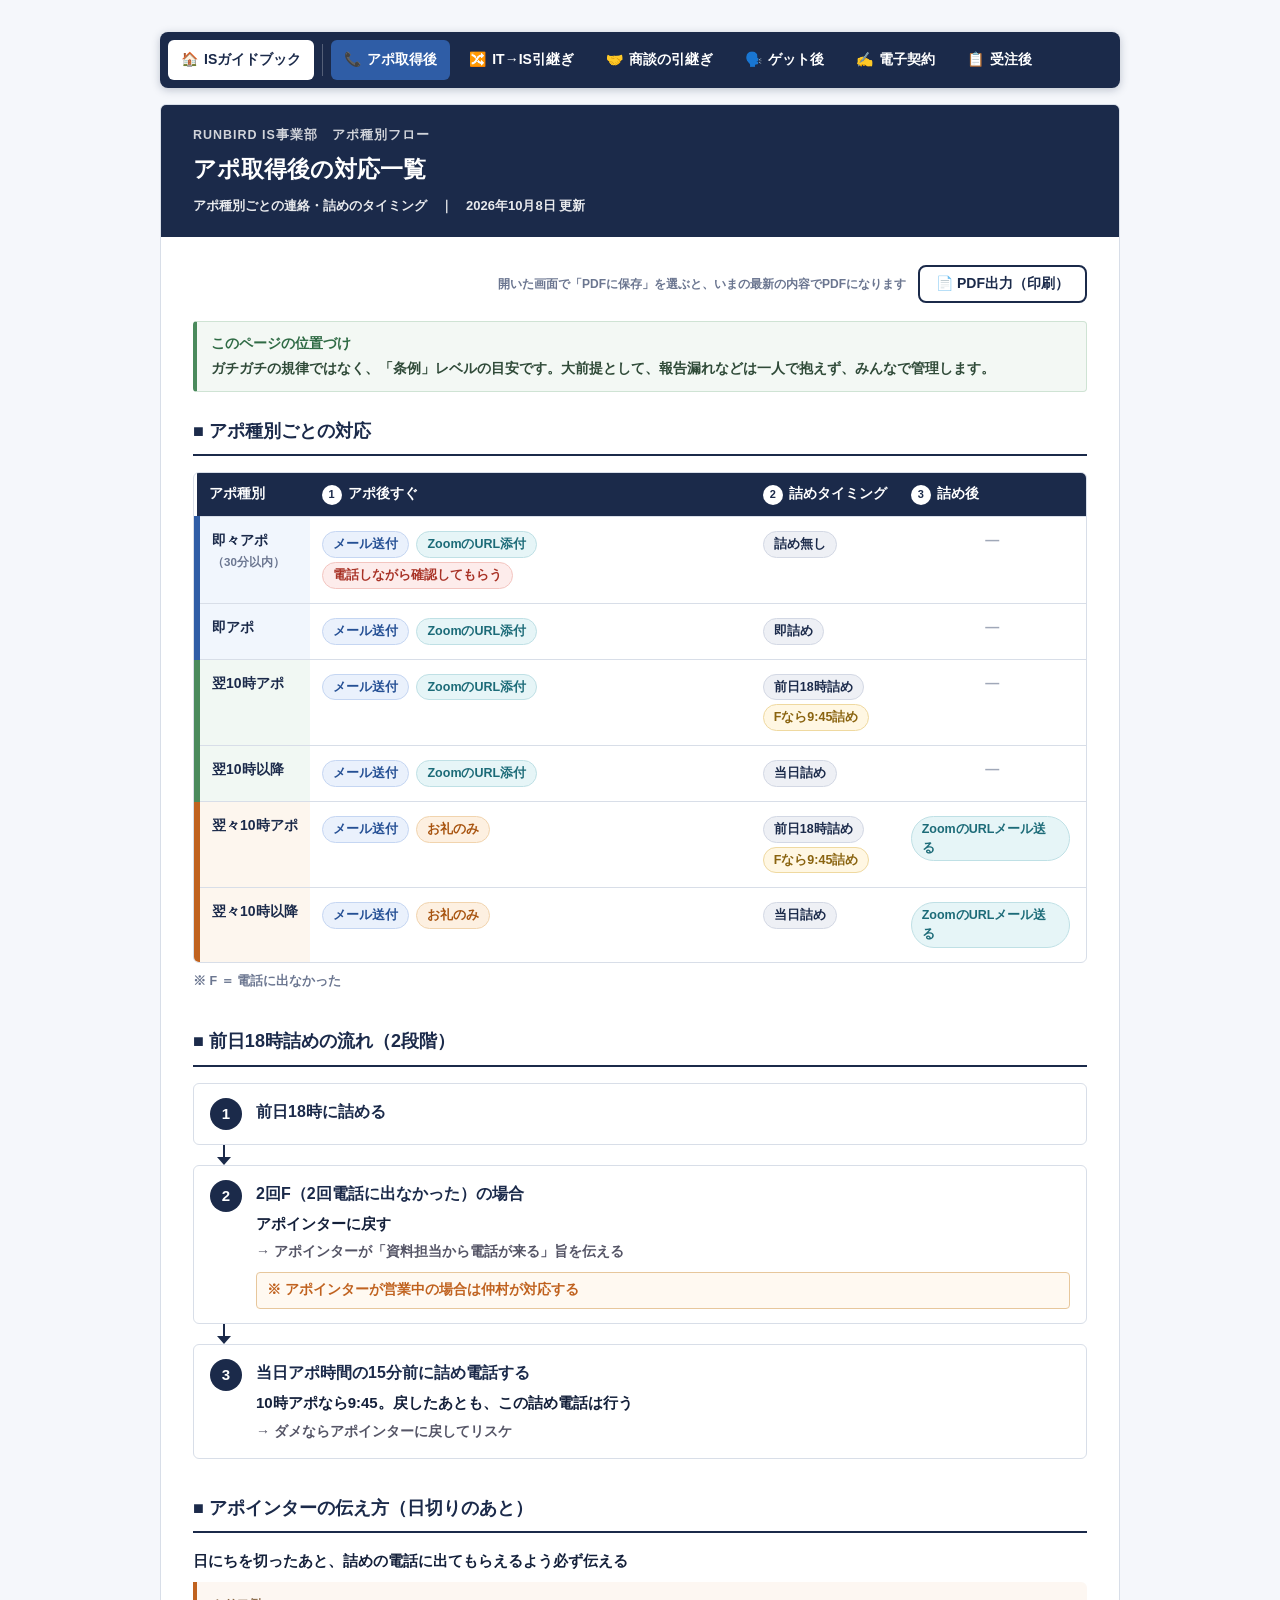
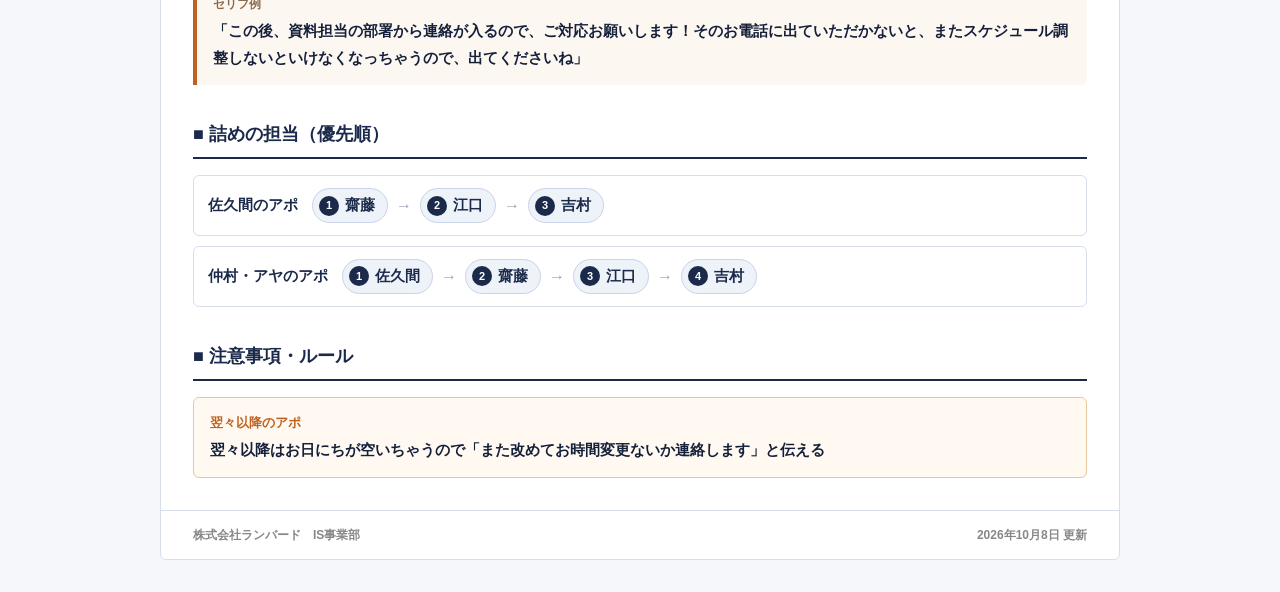
==== commit 855f6c2d: "サイトの表示名を「ISガイドブック」に変更、ワークフローの切り替えボタンを削除" ====
--- a/appo-followup.html
+++ b/appo-followup.html
@@ -3,7 +3,7 @@
 <head>
 <meta charset="UTF-8">
 <meta name="viewport" content="width=device-width, initial-scale=1, viewport-fit=cover">
-<title>IS事業部 アポ取得後の対応一覧</title>
+<title>ISガイドブック｜アポ取得後の対応一覧</title>
 <style>
   :root{
     --navy:#1b2a4a;
@@ -234,14 +234,14 @@
 </head>
 <body>
 <nav class="topbar">
-  <a href="./" class="home"><span class="ic">🏠</span><span class="l">ホーム</span><span class="s">ホーム</span></a>
+  <a href="./" class="home"><span class="ic">🏠</span><span class="l">ISガイドブック</span><span class="s">ホーム</span></a>
   <span class="sep"></span>
-  <a href="appo-followup.html" class="active"><span class="ic">📞</span><span class="l">アポ取得後の対応</span><span class="s">アポ後</span></a>
+  <a href="appo-followup.html" class="active"><span class="ic">📞</span><span class="l">アポ取得後</span><span class="s">アポ後</span></a>
   <a href="it-is-handover.html"><span class="ic">🔀</span><span class="l">IT→IS引継ぎ</span><span class="s">IT→IS</span></a>
-  <a href="handover.html"><span class="ic">🤝</span><span class="l">商談の引継ぎ手順</span><span class="s">商談</span></a>
-  <a href="contract-script.html"><span class="ic">🗣️</span><span class="l">ゲット後のスクリプト</span><span class="s">ゲット後</span></a>
-  <a href="docusign-flow.html"><span class="ic">✍️</span><span class="l">DocuSign電子契約</span><span class="s">電子契約</span></a>
-  <a href="workflow.html"><span class="ic">📋</span><span class="l">受注後ワークフロー</span><span class="s">受注後</span></a>
+  <a href="handover.html"><span class="ic">🤝</span><span class="l">商談の引継ぎ</span><span class="s">商談</span></a>
+  <a href="contract-script.html"><span class="ic">🗣️</span><span class="l">ゲット後</span><span class="s">ゲット後</span></a>
+  <a href="docusign-flow.html"><span class="ic">✍️</span><span class="l">電子契約</span><span class="s">電子契約</span></a>
+  <a href="workflow.html"><span class="ic">📋</span><span class="l">受注後</span><span class="s">受注後</span></a>
 </nav>
 <div class="sheet">
   <div class="header">
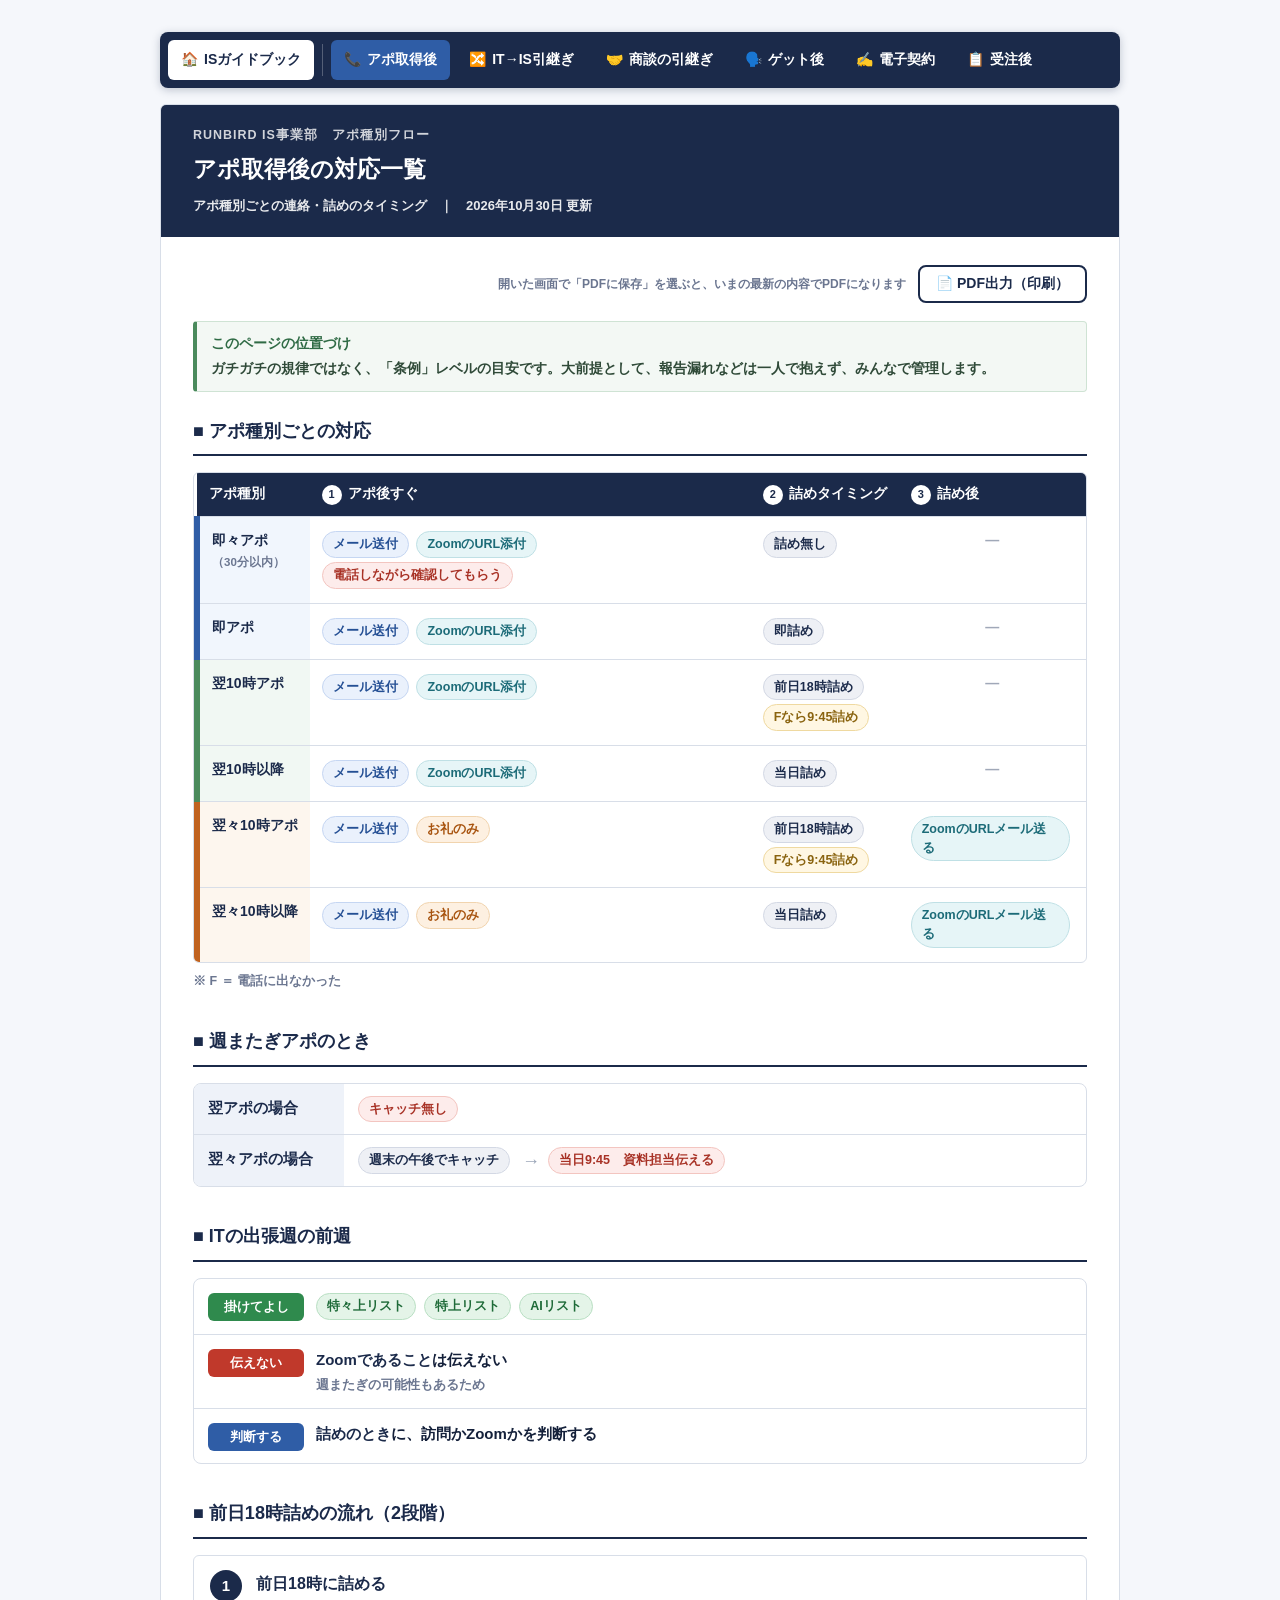
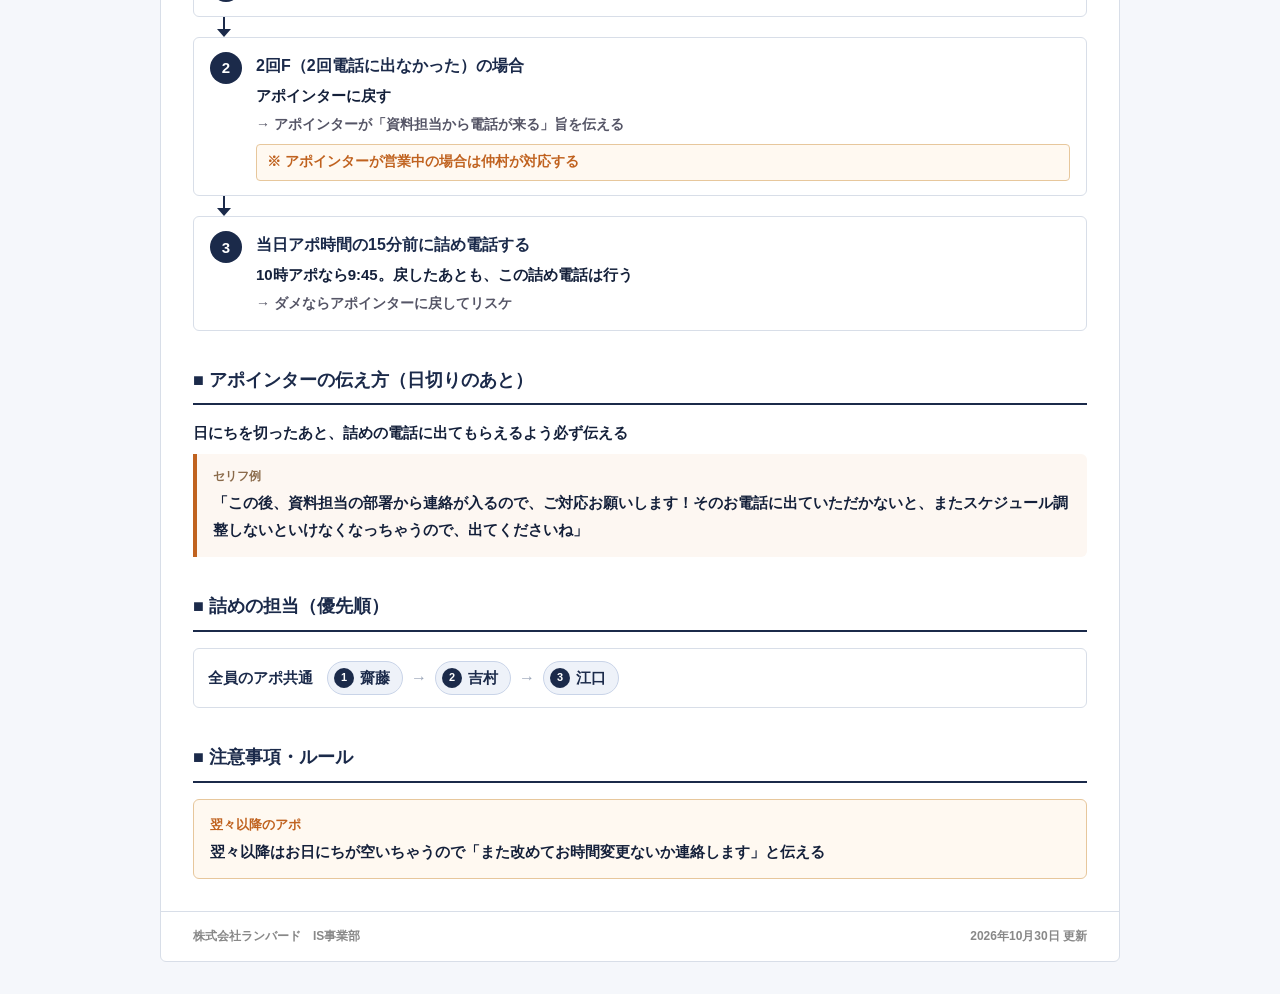
==== commit e92a7cd9: "アポ後：詰め担当を統合（齋藤→吉村→江口）、週またぎアポとIT出張週の前週のルールを追加" ====
--- a/appo-followup.html
+++ b/appo-followup.html
@@ -227,6 +227,45 @@
     body{padding:12px;}
     .body{padding:20px 16px 24px;}
     .header{padding:18px 16px;}
+  }
+
+  /* ---- 週またぎ・出張前週 ---- */
+  .chip.ok{background:#e4f4e8;color:#1f6b39;border-color:#b9dfc3;}
+  .chip.ng{background:#fdeceb;color:#a83226;border-color:#f3c5c0;}
+  .wk,.trip{
+    border:1px solid var(--line);
+    border-radius:8px;
+    overflow:hidden;
+  }
+  .wk-row{display:grid;grid-template-columns:150px 1fr;border-top:1px solid var(--line);}
+  .wk-row:first-child{border-top:none;}
+  .wk-k{
+    background:#eef2f9;
+    padding:12px 14px;
+    font-weight:800;font-size:14.5px;color:var(--navy);
+  }
+  .wk-v{padding:10px 14px;font-weight:700;display:flex;flex-wrap:wrap;align-items:center;gap:4px 8px;}
+  .wk-arrow{font-weight:800;color:#9aa5b8;font-size:18px;}
+  .trip-row{display:flex;align-items:flex-start;gap:12px;padding:12px 14px;border-top:1px solid var(--line);}
+  .trip-row:first-child{border-top:none;}
+  .trip-tag{
+    flex:0 0 96px;white-space:nowrap;
+    text-align:center;
+    color:#fff;font-weight:800;font-size:13px;
+    border-radius:6px;padding:3px 6px;margin-top:2px;
+  }
+  .trip-tag.ok{background:#2f8a4d;}
+  .trip-tag.ng{background:#c0392b;}
+  .trip-tag.do{background:#2f5da6;}
+  .trip-v{flex:1;min-width:0;font-size:15px;font-weight:700;}
+  .trip-v b{color:var(--navy);}
+  .trip-sub{font-size:13px;font-weight:700;color:#6b7690;margin-top:2px;}
+  @media screen and (max-width:760px){
+    .wk-row{grid-template-columns:1fr;}
+    .wk-k{padding:8px 14px 2px;}
+    .wk-v{padding:4px 14px 12px;background:#eef2f9;}
+    .trip-row{gap:10px;}
+    .trip-tag{flex-basis:92px;}
   }
 </style>
 <link rel="stylesheet" href="common.css">
@@ -247,7 +286,7 @@
   <div class="header">
     <div class="eyebrow">RUNBIRD IS事業部　アポ種別フロー</div>
     <h1>アポ取得後の対応一覧</h1>
-    <div class="sub">アポ種別ごとの連絡・詰めのタイミング　｜　2026年10月8日 更新</div>
+    <div class="sub">アポ種別ごとの連絡・詰めのタイミング　｜　2026年10月30日 更新</div>
   </div>
 
   <div class="body">
@@ -339,6 +378,49 @@
     </div>
     <div class="small-note">※ F ＝ 電話に出なかった</div>
 
+    <p class="lvl1">■ 週またぎアポのとき</p>
+
+    <div class="wk">
+      <div class="wk-row">
+        <div class="wk-k">翌アポの場合</div>
+        <div class="wk-v"><span class="chip ng">キャッチ無し</span></div>
+      </div>
+      <div class="wk-row">
+        <div class="wk-k">翌々アポの場合</div>
+        <div class="wk-v">
+          <span class="chip time">週末の午後でキャッチ</span>
+          <span class="wk-arrow">→</span>
+          <span class="chip call">当日9:45　資料担当伝える</span>
+        </div>
+      </div>
+    </div>
+
+    <p class="lvl1">■ ITの出張週の前週</p>
+
+    <div class="trip">
+      <div class="trip-row">
+        <span class="trip-tag ok">掛けてよし</span>
+        <div class="trip-v">
+          <span class="chip ok">特々上リスト</span>
+          <span class="chip ok">特上リスト</span>
+          <span class="chip ok">AIリスト</span>
+        </div>
+      </div>
+      <div class="trip-row">
+        <span class="trip-tag ng">伝えない</span>
+        <div class="trip-v">
+          <b>Zoomであること</b>は伝えない
+          <div class="trip-sub">週またぎの可能性もあるため</div>
+        </div>
+      </div>
+      <div class="trip-row">
+        <span class="trip-tag do">判断する</span>
+        <div class="trip-v">
+          <b>詰めのとき</b>に、訪問かZoomかを判断する
+        </div>
+      </div>
+    </div>
+
     <p class="lvl1">■ 前日18時詰めの流れ（2段階）</p>
 
     <div class="steps">
@@ -380,22 +462,12 @@
     <p class="lvl1">■ 詰めの担当（優先順）</p>
 
     <div class="chain-row">
-      <span class="who">佐久間のアポ</span>
+      <span class="who">全員のアポ共通</span>
       <span class="person"><span class="rank">1</span>齋藤</span>
       <span class="chain-arrow">→</span>
-      <span class="person"><span class="rank">2</span>江口</span>
-      <span class="chain-arrow">→</span>
-      <span class="person"><span class="rank">3</span>吉村</span>
-    </div>
-    <div class="chain-row">
-      <span class="who">仲村・アヤのアポ</span>
-      <span class="person"><span class="rank">1</span>佐久間</span>
-      <span class="chain-arrow">→</span>
-      <span class="person"><span class="rank">2</span>齋藤</span>
+      <span class="person"><span class="rank">2</span>吉村</span>
       <span class="chain-arrow">→</span>
       <span class="person"><span class="rank">3</span>江口</span>
-      <span class="chain-arrow">→</span>
-      <span class="person"><span class="rank">4</span>吉村</span>
     </div>
 
     <p class="lvl1">■ 注意事項・ルール</p>
@@ -408,7 +480,7 @@
 
   <div class="footer">
     <span>株式会社ランバード　IS事業部</span>
-    <span>2026年10月8日 更新</span>
+    <span>2026年10月30日 更新</span>
   </div>
 </div>
 </body>
